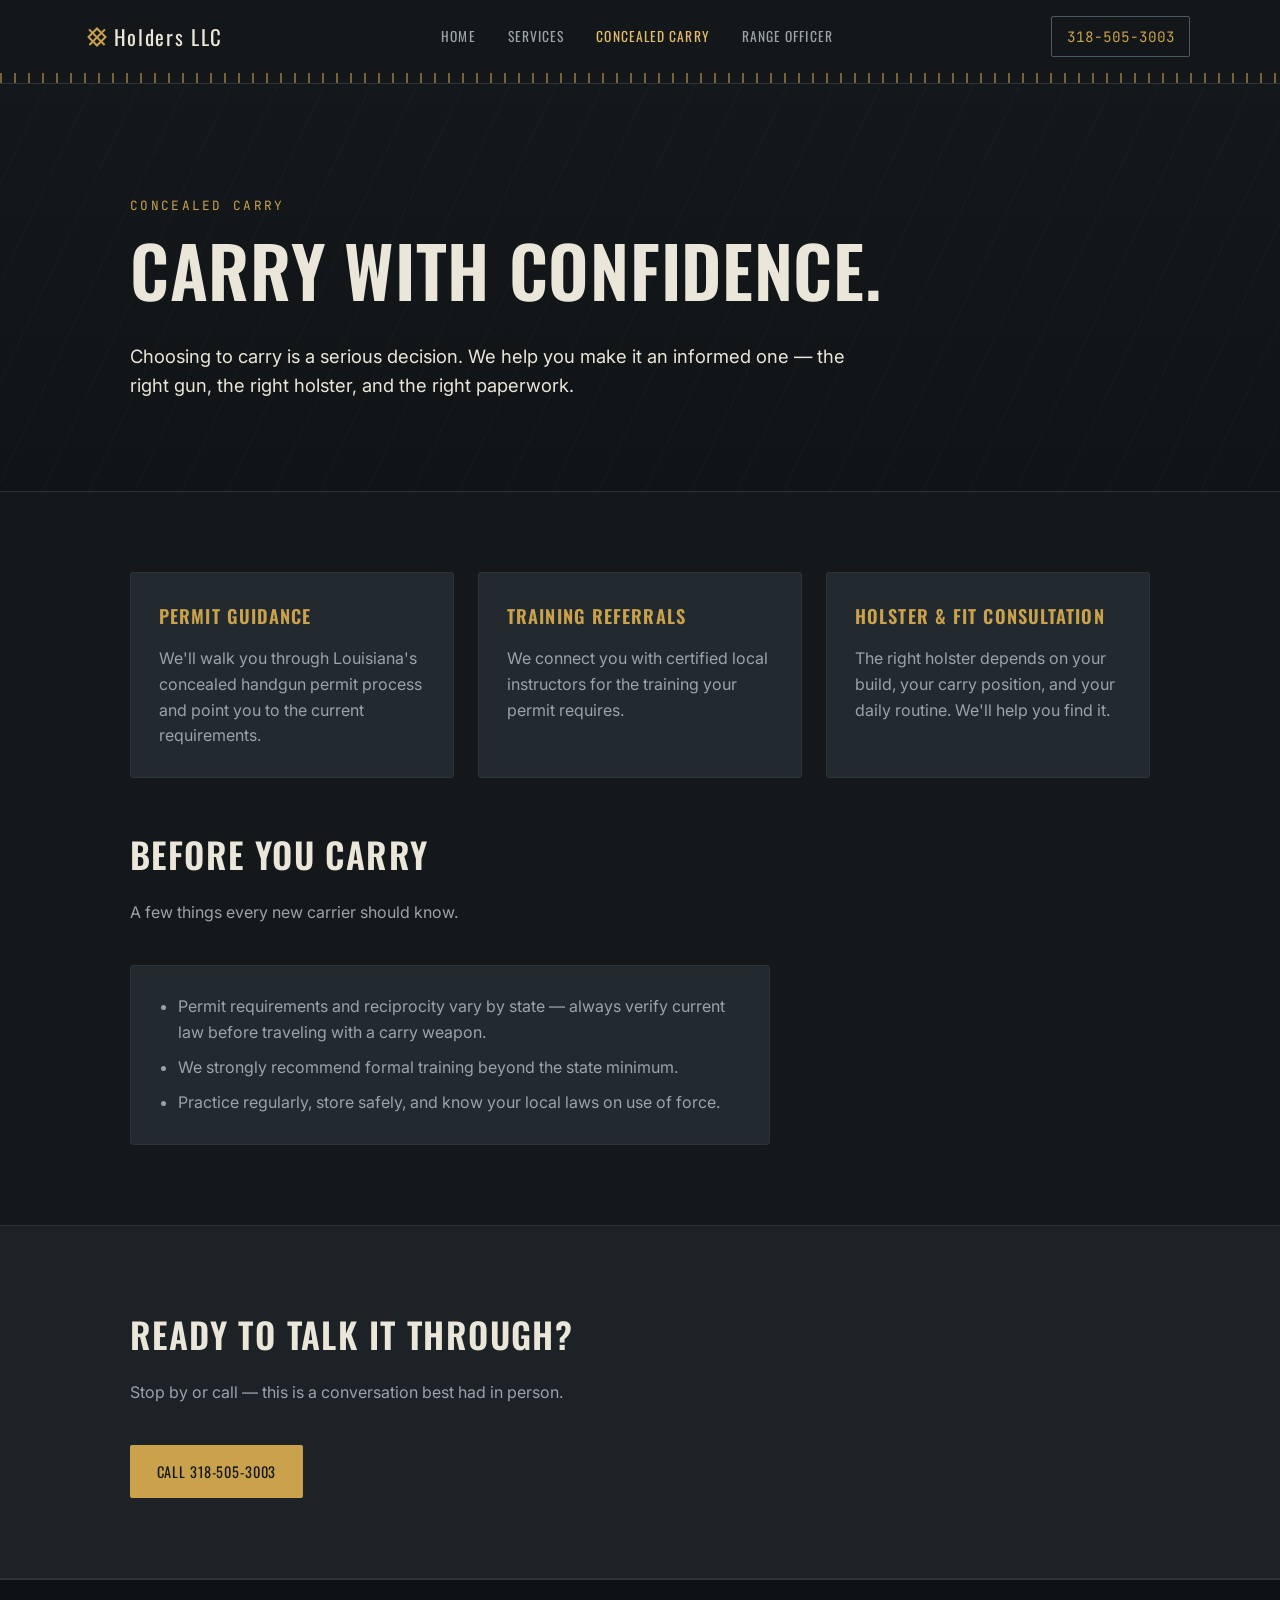
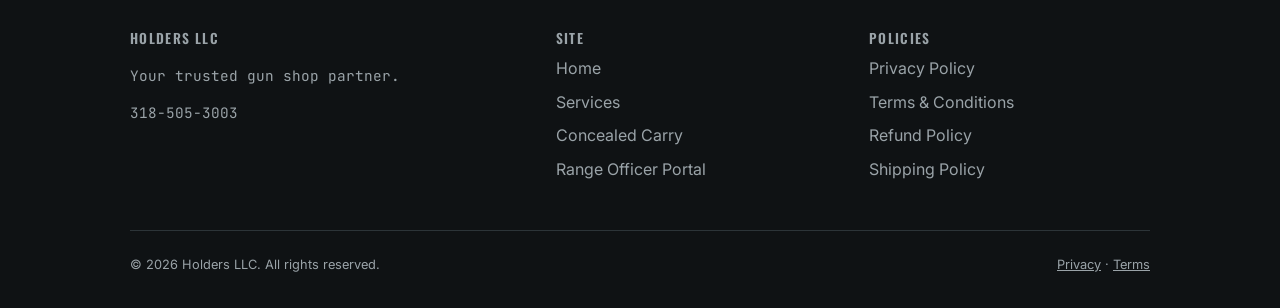
==== concealed-carry.html @ fcdf6ce5 "Add files via upload Claude Build" ====
<!DOCTYPE html>
<html lang="en">
<head>
<meta charset="UTF-8">
<meta name="viewport" content="width=device-width, initial-scale=1">
<title>Concealed Carry — Holders LLC</title>
<meta name="description" content="Concealed carry guidance, holster fit, and training referrals from Holders LLC.">
<link rel="preconnect" href="https://fonts.googleapis.com">
<link href="https://fonts.googleapis.com/css2?family=Oswald:wght@500;600;700&family=Inter:wght@400;500;600&family=JetBrains+Mono:wght@400;500&display=swap" rel="stylesheet">
<link rel="stylesheet" href="style.css">
</head>
<body>

<header class="site">
  <div class="container nav-inner">
    <a href="index.html" class="brand"><span class="mark"></span>Holders LLC</a>
    <button class="nav-toggle" aria-label="Toggle menu" onclick="document.querySelector('nav.links').classList.toggle('open')">☰</button>
    <nav class="links">
      <a href="index.html">Home</a>
      <a href="services.html">Services</a>
      <a href="concealed-carry.html" class="active">Concealed Carry</a>
      <a href="http://portal.holders.llc">Range Officer</a>
    </nav>
    <a href="tel:3185053003" class="nav-phone">318-505-3003</a>
  </div>
  <div class="rim-rule"></div>
</header>

<main>
  <section class="hero">
    <div class="container">
      <span class="eyebrow">Concealed Carry</span>
      <h1>Carry with confidence.</h1>
      <p class="lead">Choosing to carry is a serious decision. We help you make it an informed one — the right gun, the right holster, and the right paperwork.</p>
    </div>
  </section>

  <section>
    <div class="container">
      <div class="grid-3">
        <div class="card">
          <h3>Permit Guidance</h3>
          <p>We'll walk you through Louisiana's concealed handgun permit process and point you to the current requirements.</p>
        </div>
        <div class="card">
          <h3>Training Referrals</h3>
          <p>We connect you with certified local instructors for the training your permit requires.</p>
        </div>
        <div class="card">
          <h3>Holster &amp; Fit Consultation</h3>
          <p>The right holster depends on your build, your carry position, and your daily routine. We'll help you find it.</p>
        </div>
      </div>

      <div class="section-head" style="margin-top: 3rem;">
        <h2>Before you carry</h2>
        <p>A few things every new carrier should know.</p>
      </div>
      <div class="card" style="max-width: 640px;">
        <ul style="color: var(--paper-muted); padding-left: 1.2rem; margin: 0;">
          <li style="margin-bottom: 0.6rem;">Permit requirements and reciprocity vary by state — always verify current law before traveling with a carry weapon.</li>
          <li style="margin-bottom: 0.6rem;">We strongly recommend formal training beyond the state minimum.</li>
          <li>Practice regularly, store safely, and know your local laws on use of force.</li>
        </ul>
      </div>
    </div>
  </section>

  <section class="alt">
    <div class="container">
      <div class="section-head">
        <h2 class="mt-0">Ready to talk it through?</h2>
        <p>Stop by or call — this is a conversation best had in person.</p>
      </div>
      <a href="tel:3185053003" class="btn btn-primary">Call 318-505-3003</a>
    </div>
  </section>
</main>

<footer class="site">
  <div class="container">
    <div class="footer-grid">
      <div>
        <h4>Holders LLC</h4>
        <p class="footer-mono">Your trusted gun shop partner.</p>
        <p class="footer-mono">318-505-3003</p>
      </div>
      <div>
        <h4>Site</h4>
        <ul>
          <li><a href="index.html">Home</a></li>
          <li><a href="services.html">Services</a></li>
          <li><a href="concealed-carry.html">Concealed Carry</a></li>
          <li><a href="http://portal.holders.llc">Range Officer Portal</a></li>
        </ul>
      </div>
      <div>
        <h4>Policies</h4>
        <ul>
          <li><a href="privacy-policy.html">Privacy Policy</a></li>
          <li><a href="terms.html">Terms &amp; Conditions</a></li>
          <li><a href="refund-policy.html">Refund Policy</a></li>
          <li><a href="shipping-policy.html">Shipping Policy</a></li>
        </ul>
      </div>
    </div>
    <div class="footer-bottom">
      <span>© 2026 Holders LLC. All rights reserved.</span>
      <span><a href="privacy-policy.html">Privacy</a> · <a href="terms.html">Terms</a></span>
    </div>
  </div>
</footer>

</body>
</html>
---- style.css ----
/* Holders LLC — visual identity
   Palette: charcoal steel + brass casing accent
   Display: Oswald (condensed, stenciled, tactical signage feel)
   Body: Inter
   Utility/data: JetBrains Mono (phone, address, hours)
*/

:root {
  --charcoal: #14181a;
  --surface: #1c2226;
  --surface-raised: #232a2f;
  --steel: #4a5a63;
  --steel-line: #2c3438;
  --brass: #c9a24b;
  --brass-bright: #e2bd68;
  --paper: #eae6da;
  --paper-muted: #9aa3a8;
  --danger: #8a3a2c;

  --font-display: "Oswald", sans-serif;
  --font-body: "Inter", sans-serif;
  --font-mono: "JetBrains Mono", monospace;
}

* { box-sizing: border-box; }

html { scroll-behavior: smooth; }

body {
  margin: 0;
  background: var(--charcoal);
  color: var(--paper);
  font-family: var(--font-body);
  line-height: 1.6;
  -webkit-font-smoothing: antialiased;
}

a { color: var(--brass); text-decoration: none; }
a:hover { color: var(--brass-bright); }
a:focus-visible, button:focus-visible {
  outline: 2px solid var(--brass-bright);
  outline-offset: 3px;
}

h1, h2, h3, h4 {
  font-family: var(--font-display);
  font-weight: 600;
  text-transform: uppercase;
  letter-spacing: 0.04em;
  margin: 0 0 0.5em;
  color: var(--paper);
}

h1 { font-size: clamp(2.4rem, 6vw, 4.4rem); line-height: 1.05; letter-spacing: 0.01em; }
h2 { font-size: clamp(1.6rem, 3vw, 2.2rem); }
h3 { font-size: 1.15rem; letter-spacing: 0.06em; }

p { color: var(--paper-muted); max-width: 62ch; }
p.lead { color: var(--paper); font-size: 1.15rem; }

.container {
  max-width: 1100px;
  margin: 0 auto;
  padding: 0 clamp(1.25rem, 4vw, 2.5rem);
}

/* Brass casing rule — repeating tick marks, like a cartridge headstamp rim */
.rim-rule {
  height: 10px;
  width: 100%;
  background-image: repeating-linear-gradient(
    90deg,
    var(--brass) 0px, var(--brass) 2px,
    transparent 2px, transparent 14px
  );
  opacity: 0.55;
}

/* Header */
header.site {
  position: sticky;
  top: 0;
  z-index: 50;
  background: rgba(20, 24, 26, 0.92);
  backdrop-filter: blur(6px);
  border-bottom: 1px solid var(--steel-line);
}

.nav-inner {
  display: flex;
  align-items: center;
  justify-content: space-between;
  padding: 1rem 0;
}

.brand {
  display: flex;
  align-items: center;
  gap: 0.6rem;
  font-family: var(--font-display);
  font-size: 1.3rem;
  letter-spacing: 0.08em;
  color: var(--paper);
}

.brand .mark {
  width: 14px; height: 14px;
  border: 2px solid var(--brass);
  position: relative;
  transform: rotate(45deg);
  flex-shrink: 0;
}
.brand .mark::before, .brand .mark::after {
  content: "";
  position: absolute;
  background: var(--brass);
}
.brand .mark::before { top: 50%; left: -6px; right: -6px; height: 1.5px; transform: translateY(-50%); }
.brand .mark::after { left: 50%; top: -6px; bottom: -6px; width: 1.5px; transform: translateX(-50%); }

nav.links {
  display: flex;
  gap: clamp(1rem, 2.5vw, 2rem);
  align-items: center;
  font-family: var(--font-display);
  font-size: 0.85rem;
  letter-spacing: 0.08em;
  text-transform: uppercase;
}

nav.links a { color: var(--paper-muted); }
nav.links a:hover, nav.links a.active { color: var(--brass-bright); }

.nav-phone {
  font-family: var(--font-mono);
  color: var(--brass);
  border: 1px solid var(--steel);
  padding: 0.5rem 0.9rem;
  border-radius: 2px;
  font-size: 0.9rem;
  white-space: nowrap;
}
.nav-phone:hover { border-color: var(--brass); color: var(--brass-bright); }

/* Mobile nav toggle */
.nav-toggle { display: none; background: none; border: none; color: var(--paper); font-size: 1.6rem; cursor: pointer; }

@media (max-width: 720px) {
  nav.links { display: none; flex-direction: column; align-items: flex-start; gap: 1.2rem; }
  nav.links.open { display: flex; }
  .nav-toggle { display: block; }
  .nav-inner { flex-wrap: wrap; }
}

/* Hero */
.hero {
  padding: clamp(4rem, 10vw, 7rem) 0 clamp(3rem, 6vw, 4.5rem);
  background:
    repeating-linear-gradient(115deg, rgba(255,255,255,0.02) 0px, rgba(255,255,255,0.02) 1px, transparent 1px, transparent 42px),
    linear-gradient(180deg, var(--charcoal) 0%, #101416 100%);
  border-bottom: 1px solid var(--steel-line);
}

.eyebrow {
  font-family: var(--font-mono);
  color: var(--brass);
  letter-spacing: 0.18em;
  text-transform: uppercase;
  font-size: 0.8rem;
  margin-bottom: 1rem;
  display: block;
}

.hero-actions {
  display: flex;
  gap: 1rem;
  margin-top: 2rem;
  flex-wrap: wrap;
}

.btn {
  font-family: var(--font-display);
  letter-spacing: 0.06em;
  text-transform: uppercase;
  font-size: 0.9rem;
  padding: 0.85rem 1.6rem;
  border-radius: 2px;
  border: 1px solid transparent;
  display: inline-flex;
  align-items: center;
  gap: 0.5rem;
  cursor: pointer;
}

.btn-primary { background: var(--brass); color: var(--charcoal); }
.btn-primary:hover { background: var(--brass-bright); color: var(--charcoal); }

.btn-ghost { border-color: var(--steel); color: var(--paper); }
.btn-ghost:hover { border-color: var(--brass); color: var(--brass-bright); }

/* Sections */
section { padding: clamp(3rem, 7vw, 5rem) 0; }
section.alt { background: var(--surface); border-top: 1px solid var(--steel-line); border-bottom: 1px solid var(--steel-line); }

.section-head { max-width: 46ch; margin-bottom: 2.5rem; }

.grid-3 {
  display: grid;
  grid-template-columns: repeat(3, 1fr);
  gap: 1.5rem;
}
@media (max-width: 820px) { .grid-3 { grid-template-columns: 1fr; } }

.card {
  background: var(--surface-raised);
  border: 1px solid var(--steel-line);
  padding: 1.75rem;
  border-radius: 3px;
}
.card h3 { color: var(--brass); }
.card p { color: var(--paper-muted); margin-bottom: 0; }

/* Contact / footer */
footer.site {
  border-top: 1px solid var(--steel-line);
  padding: 3rem 0 2rem;
  background: #0f1214;
}

.footer-grid {
  display: grid;
  grid-template-columns: 1.4fr 1fr 1fr;
  gap: 2rem;
  margin-bottom: 2.5rem;
}
@media (max-width: 720px) { .footer-grid { grid-template-columns: 1fr; } }

.footer-grid h4 { color: var(--paper-muted); font-size: 0.85rem; letter-spacing: 0.1em; }
.footer-grid ul { list-style: none; padding: 0; margin: 0; }
.footer-grid li { margin-bottom: 0.5rem; }
.footer-grid a { color: var(--paper-muted); }
.footer-grid a:hover { color: var(--brass-bright); }

.footer-mono { font-family: var(--font-mono); color: var(--paper-muted); font-size: 0.9rem; }

.footer-bottom {
  display: flex;
  justify-content: space-between;
  flex-wrap: wrap;
  gap: 1rem;
  font-size: 0.8rem;
  color: var(--paper-muted);
  border-top: 1px solid var(--steel-line);
  padding-top: 1.5rem;
}
.footer-bottom a { color: var(--paper-muted); text-decoration: underline; }

/* Legal pages */
.legal main {
  padding: 3rem 0 5rem;
}
.legal h2 { color: var(--brass); margin-top: 2.2rem; }
.legal p, .legal li { color: var(--paper-muted); max-width: 72ch; }
.legal ul { padding-left: 1.2rem; }
.legal .updated {
  font-family: var(--font-mono);
  color: var(--paper-muted);
  font-size: 0.85rem;
  margin-bottom: 2rem;
  display: block;
}
.legal .callout {
  border-left: 3px solid var(--brass);
  background: var(--surface-raised);
  padding: 1rem 1.25rem;
  margin: 1.5rem 0;
  font-size: 0.92rem;
}

/* Utility */
.mt-0 { margin-top: 0; }
.badges { display: flex; gap: 0.75rem; flex-wrap: wrap; align-items: center; margin-top: 1.5rem; }
.badge {
  font-family: var(--font-mono);
  font-size: 0.75rem;
  color: var(--paper-muted);
  border: 1px solid var(--steel-line);
  padding: 0.35rem 0.6rem;
  border-radius: 2px;
}
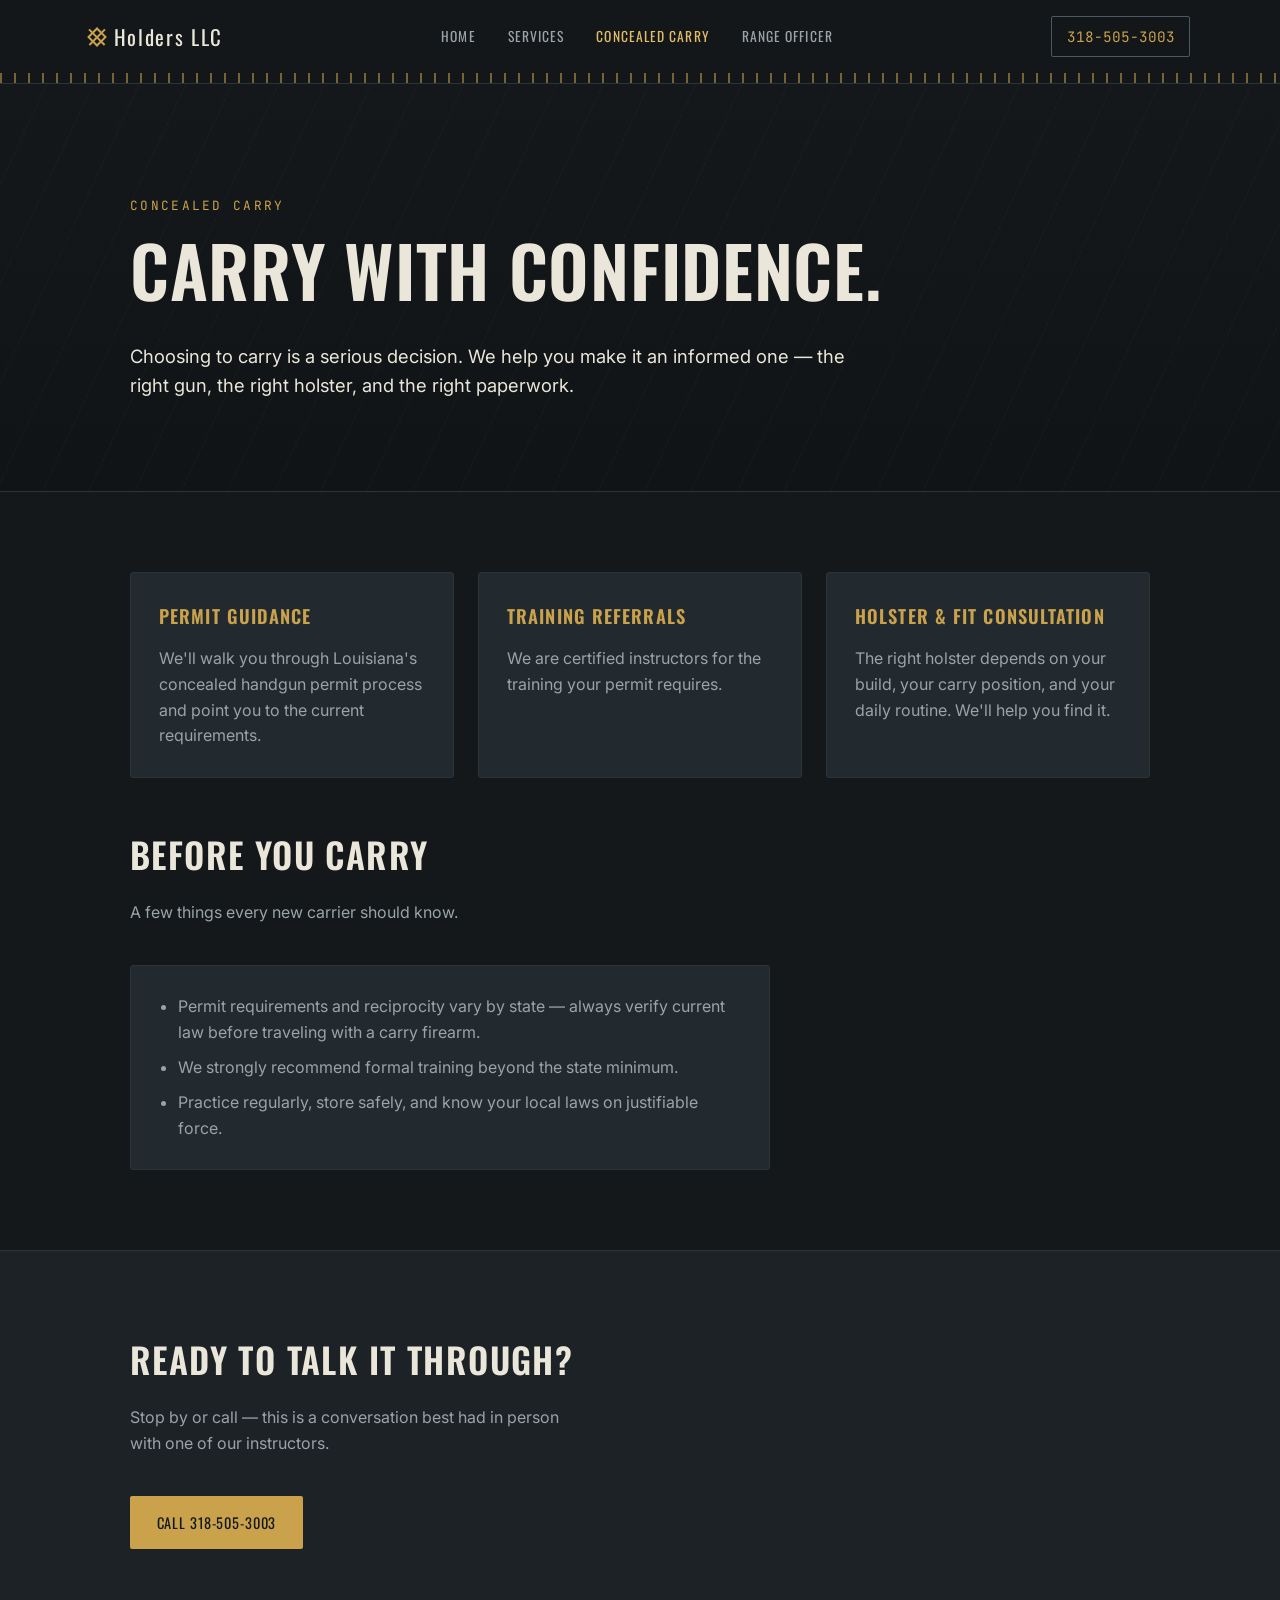
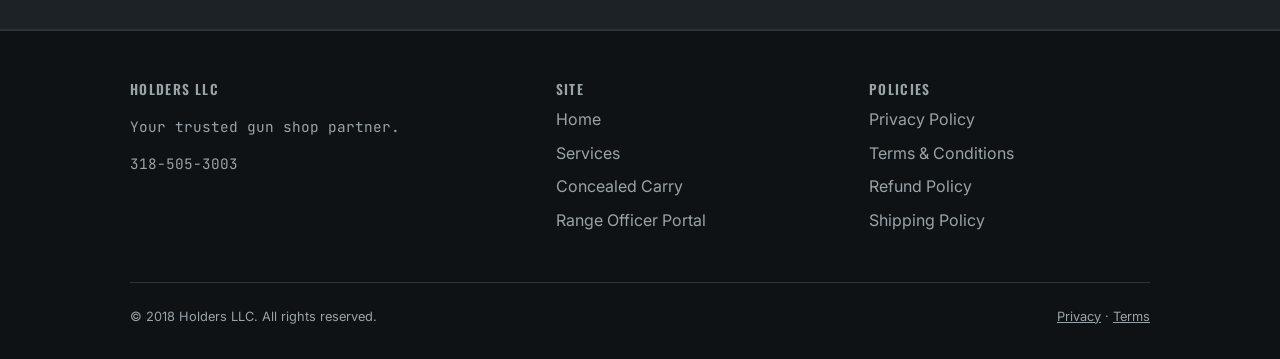
==== commit b10b59a0: "Update description and training details in HTML" ====
--- a/concealed-carry.html
+++ b/concealed-carry.html
@@ -4,7 +4,7 @@
 <meta charset="UTF-8">
 <meta name="viewport" content="width=device-width, initial-scale=1">
 <title>Concealed Carry — Holders LLC</title>
-<meta name="description" content="Concealed carry guidance, holster fit, and training referrals from Holders LLC.">
+<meta name="description" content="Concealed carry training, holster fit, and advanced training referrals to Holders LLC insturctors.">
 <link rel="preconnect" href="https://fonts.googleapis.com">
 <link href="https://fonts.googleapis.com/css2?family=Oswald:wght@500;600;700&family=Inter:wght@400;500;600&family=JetBrains+Mono:wght@400;500&display=swap" rel="stylesheet">
 <link rel="stylesheet" href="style.css">
@@ -44,7 +44,7 @@
         </div>
         <div class="card">
           <h3>Training Referrals</h3>
-          <p>We connect you with certified local instructors for the training your permit requires.</p>
+          <p>We are certified instructors for the training your permit requires.</p>
         </div>
         <div class="card">
           <h3>Holster &amp; Fit Consultation</h3>
@@ -58,9 +58,9 @@
       </div>
       <div class="card" style="max-width: 640px;">
         <ul style="color: var(--paper-muted); padding-left: 1.2rem; margin: 0;">
-          <li style="margin-bottom: 0.6rem;">Permit requirements and reciprocity vary by state — always verify current law before traveling with a carry weapon.</li>
+          <li style="margin-bottom: 0.6rem;">Permit requirements and reciprocity vary by state — always verify current law before traveling with a carry firearm.</li>
           <li style="margin-bottom: 0.6rem;">We strongly recommend formal training beyond the state minimum.</li>
-          <li>Practice regularly, store safely, and know your local laws on use of force.</li>
+          <li>Practice regularly, store safely, and know your local laws on justifiable force.</li>
         </ul>
       </div>
     </div>
@@ -70,7 +70,7 @@
     <div class="container">
       <div class="section-head">
         <h2 class="mt-0">Ready to talk it through?</h2>
-        <p>Stop by or call — this is a conversation best had in person.</p>
+        <p>Stop by or call — this is a conversation best had in person with one of our instructors.</p>
       </div>
       <a href="tel:3185053003" class="btn btn-primary">Call 318-505-3003</a>
     </div>
@@ -105,7 +105,7 @@
       </div>
     </div>
     <div class="footer-bottom">
-      <span>© 2026 Holders LLC. All rights reserved.</span>
+      <span>© 2018 Holders LLC. All rights reserved.</span>
       <span><a href="privacy-policy.html">Privacy</a> · <a href="terms.html">Terms</a></span>
     </div>
   </div>
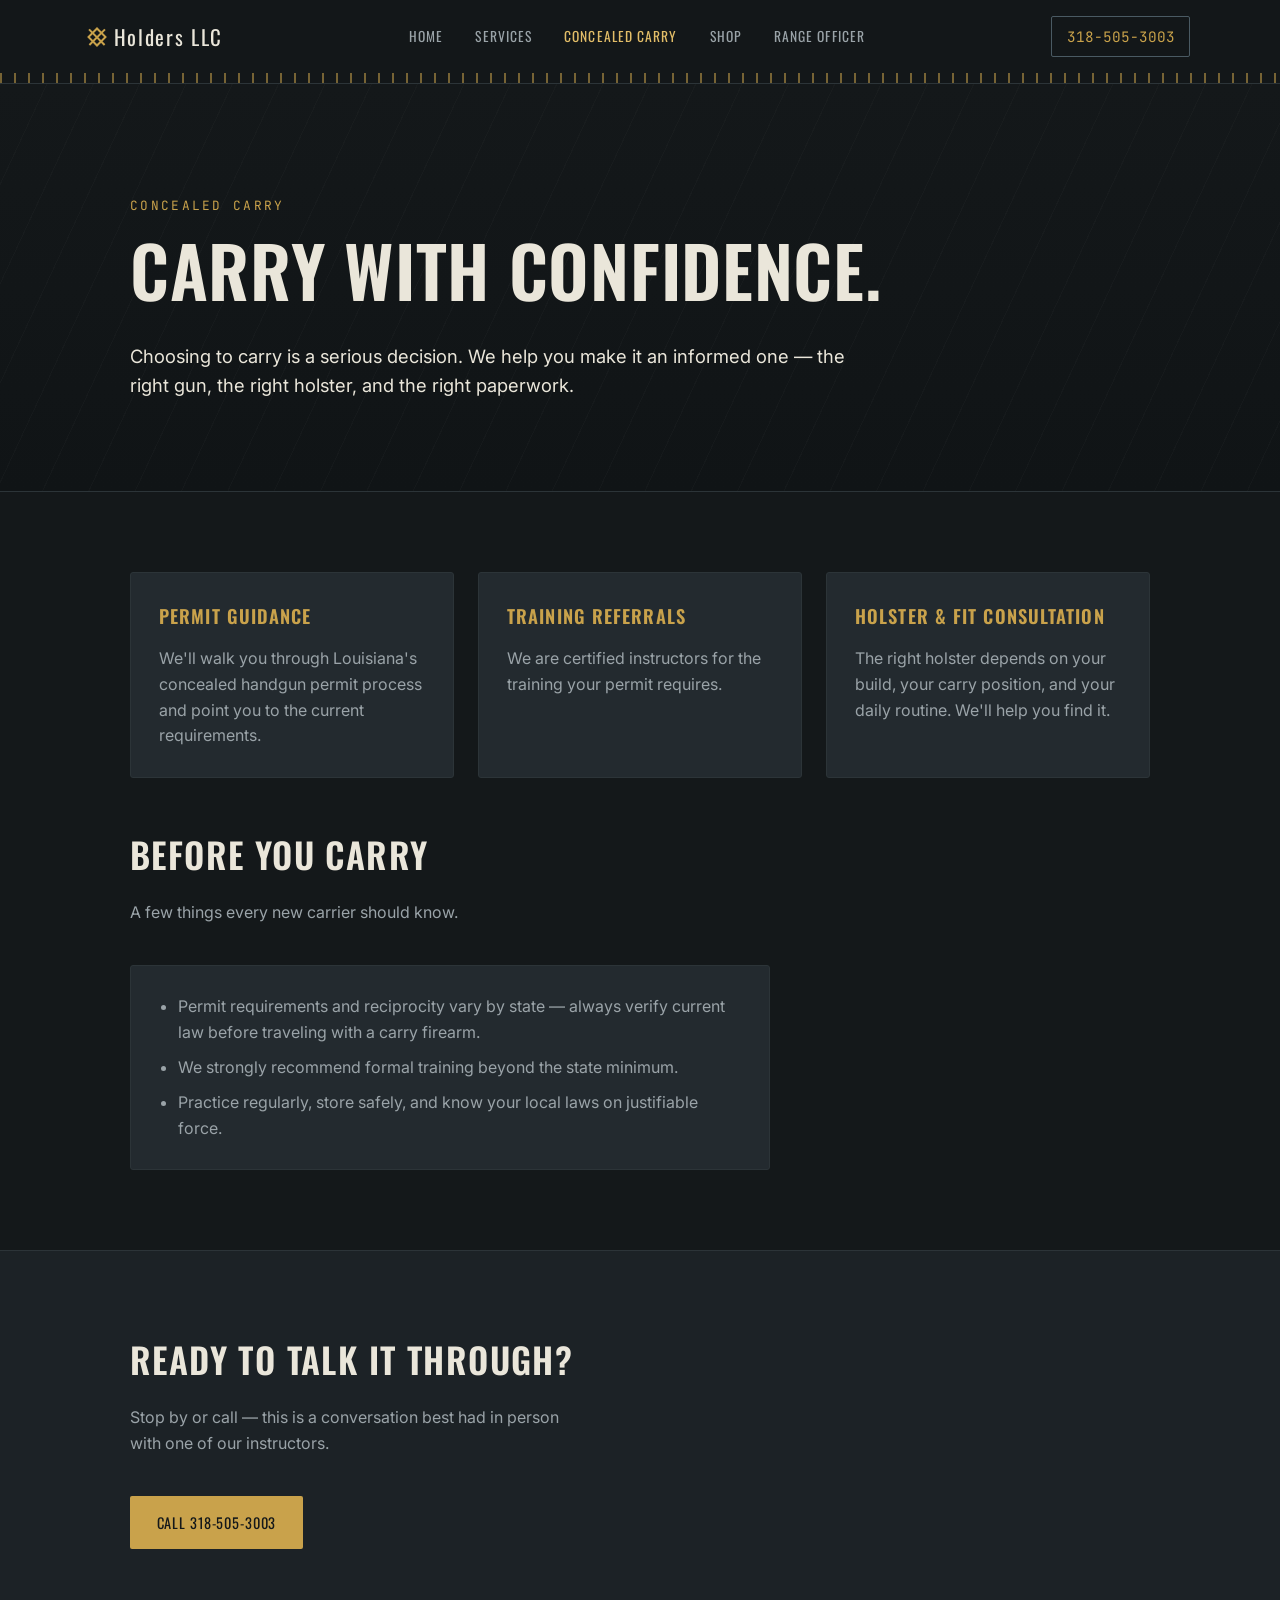
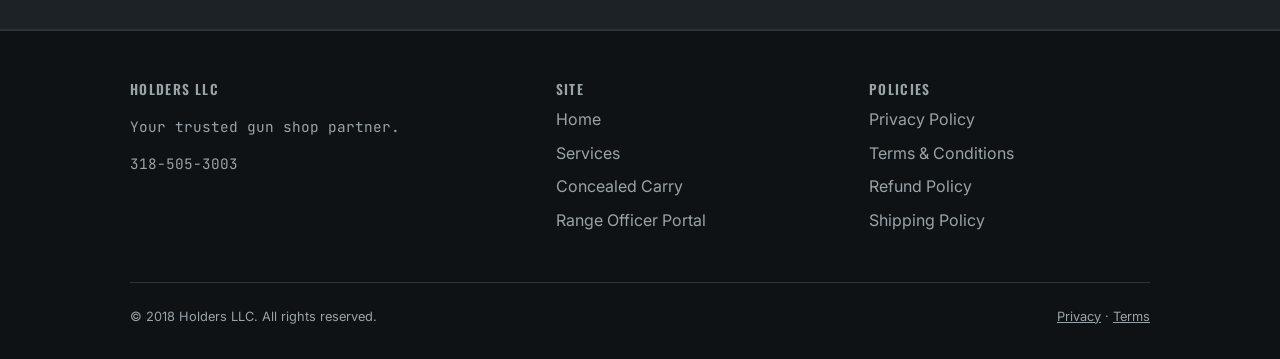
==== commit 996fc95e: "Add 'Shop' link to navigation menu" ====
--- a/concealed-carry.html
+++ b/concealed-carry.html
@@ -19,6 +19,7 @@
       <a href="index.html">Home</a>
       <a href="services.html">Services</a>
       <a href="concealed-carry.html" class="active">Concealed Carry</a>
+      <a href="shop.html">Shop</a>
       <a href="http://portal.holders.llc">Range Officer</a>
     </nav>
     <a href="tel:3185053003" class="nav-phone">318-505-3003</a>
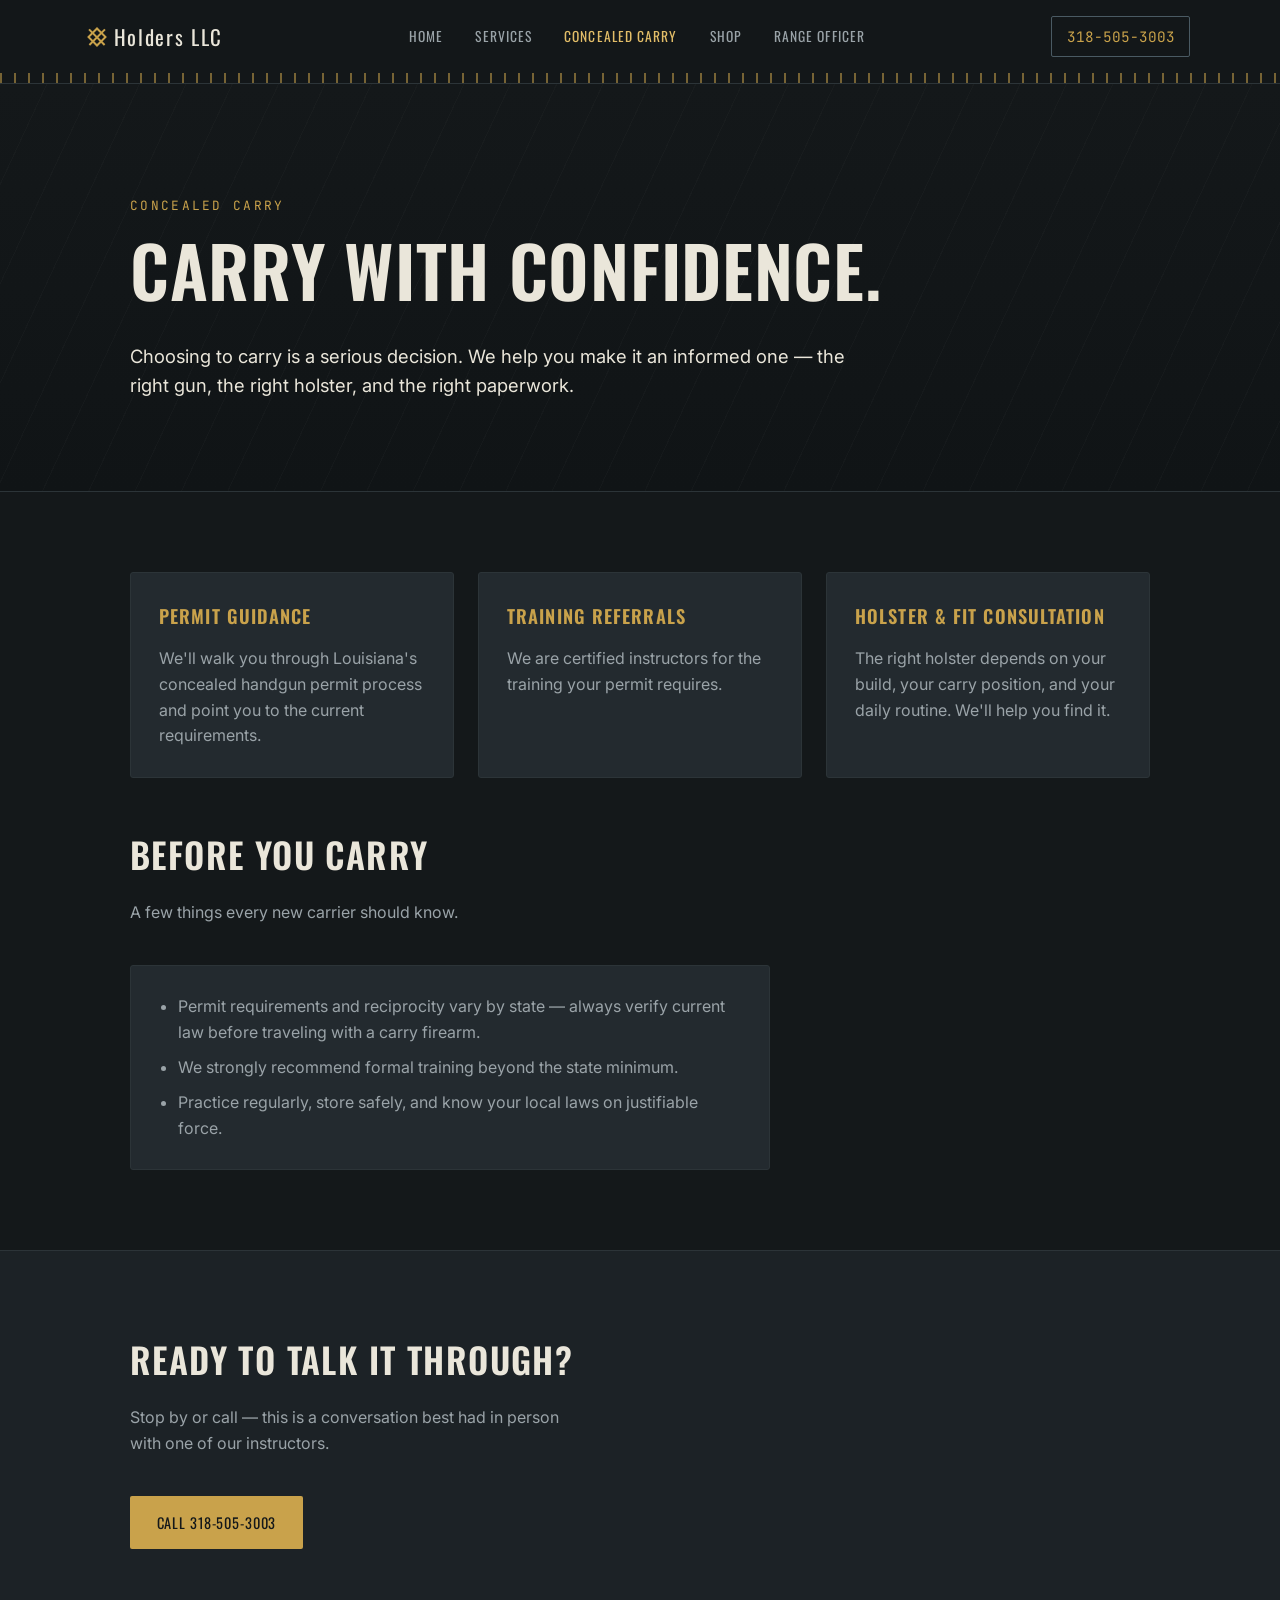
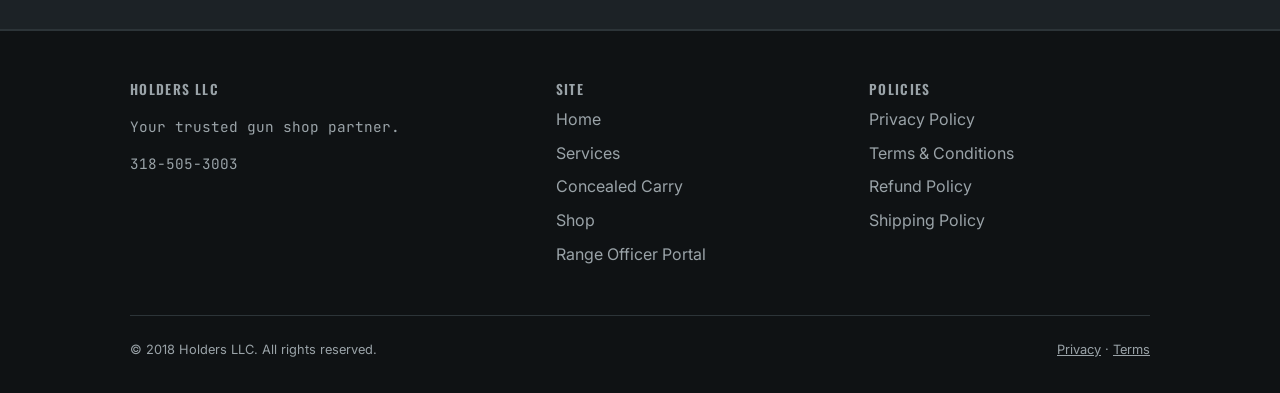
==== commit 15e2797f: "Add 'Shop' link to navigation menu" ====
--- a/concealed-carry.html
+++ b/concealed-carry.html
@@ -92,6 +92,7 @@
           <li><a href="index.html">Home</a></li>
           <li><a href="services.html">Services</a></li>
           <li><a href="concealed-carry.html">Concealed Carry</a></li>
+          <li><a href="shop.html">Shop</a></li>
           <li><a href="http://portal.holders.llc">Range Officer Portal</a></li>
         </ul>
       </div>
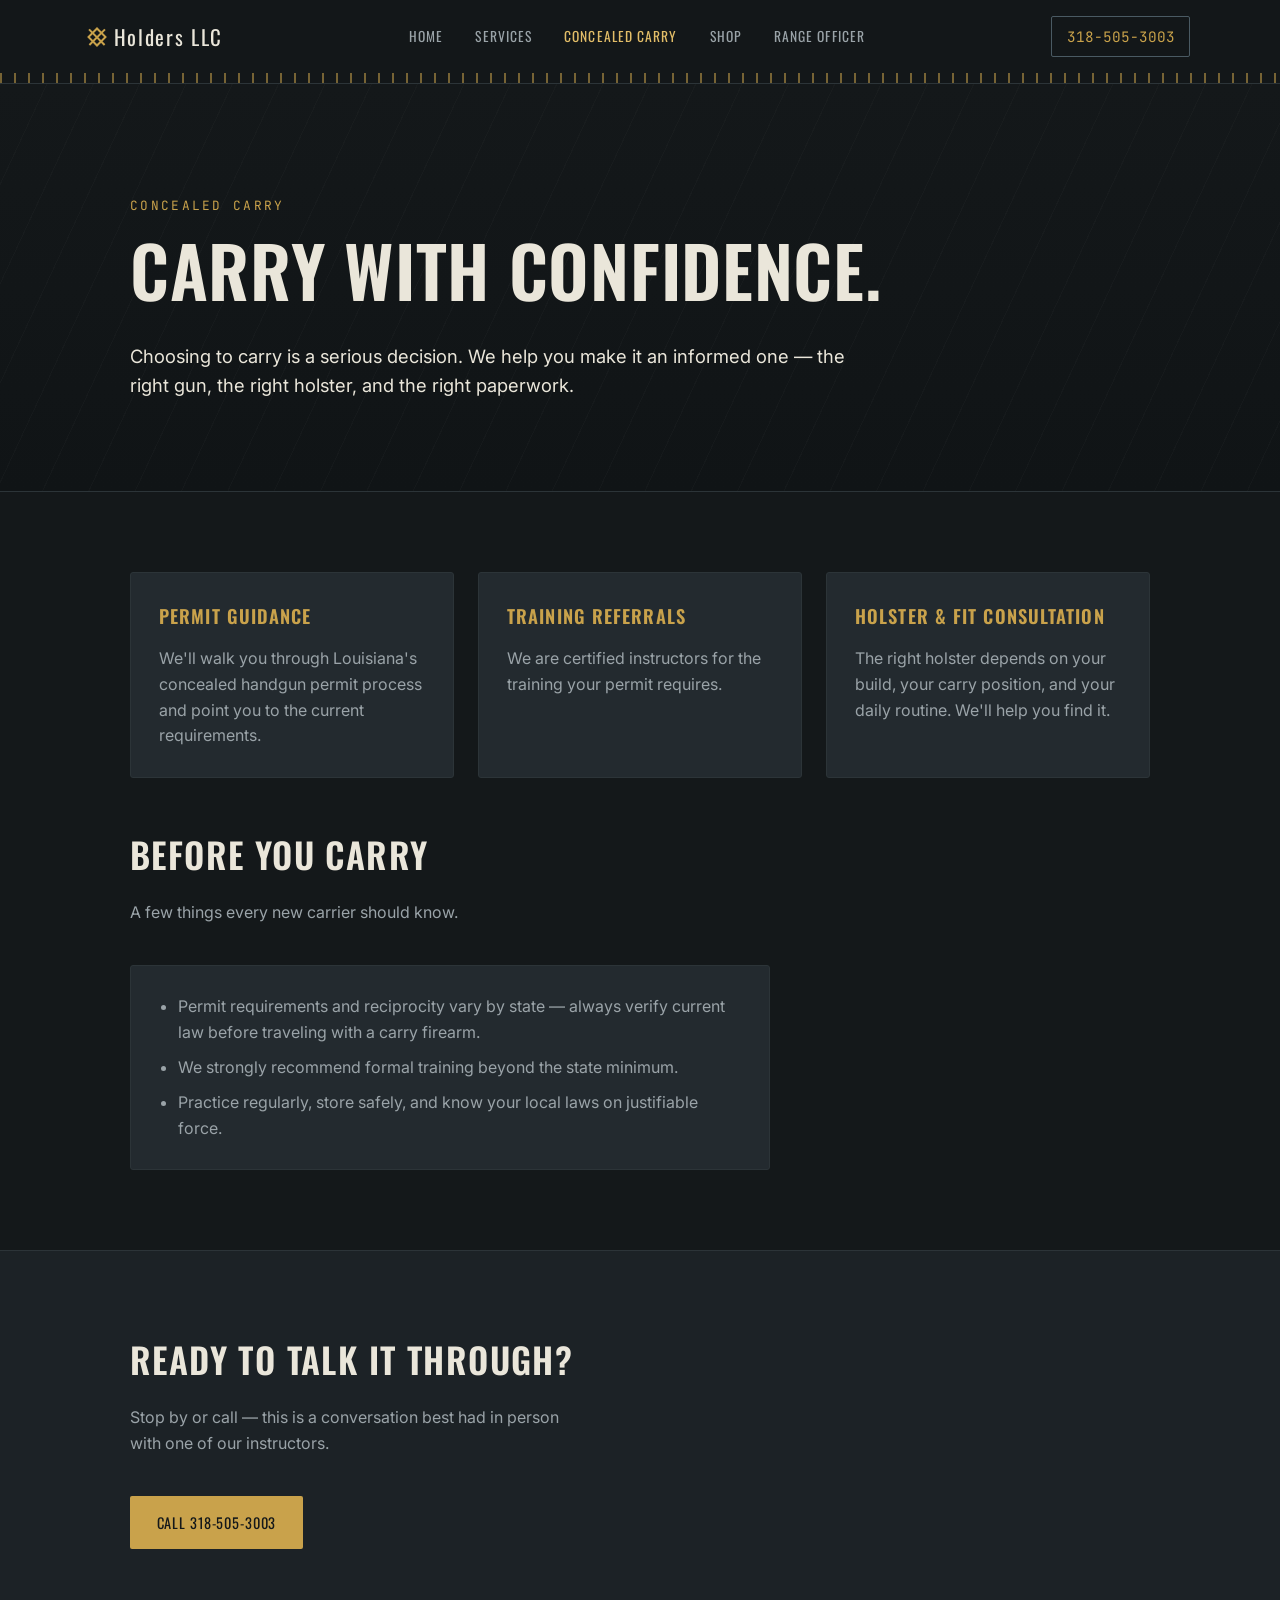
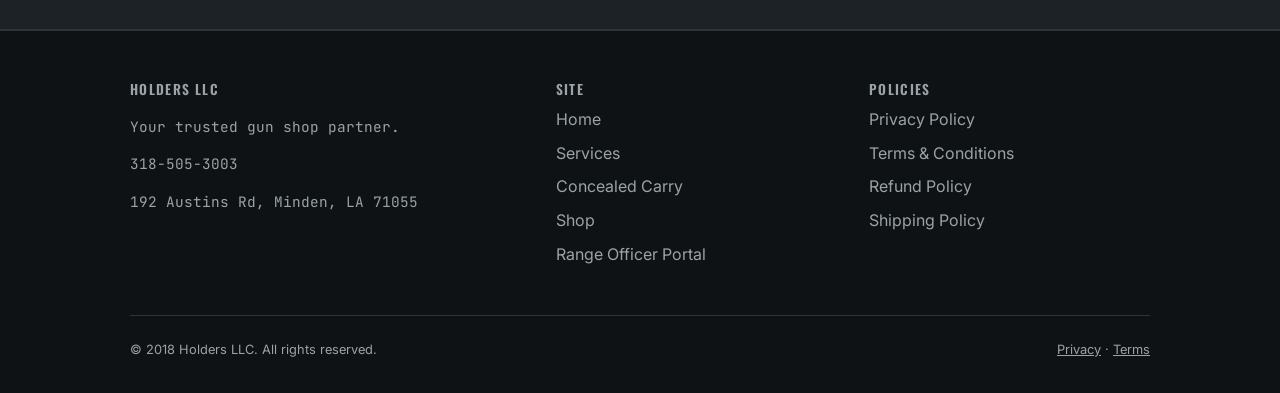
==== commit 5f2cd191: "Add address for Holders LLC in footer Added address information for Holders LLC in the footer." ====
--- a/concealed-carry.html
+++ b/concealed-carry.html
@@ -85,6 +85,7 @@
         <h4>Holders LLC</h4>
         <p class="footer-mono">Your trusted gun shop partner.</p>
         <p class="footer-mono">318-505-3003</p>
+        <p class="footer-mono">192 Austins Rd, Minden, LA 71055</p>
       </div>
       <div>
         <h4>Site</h4>
